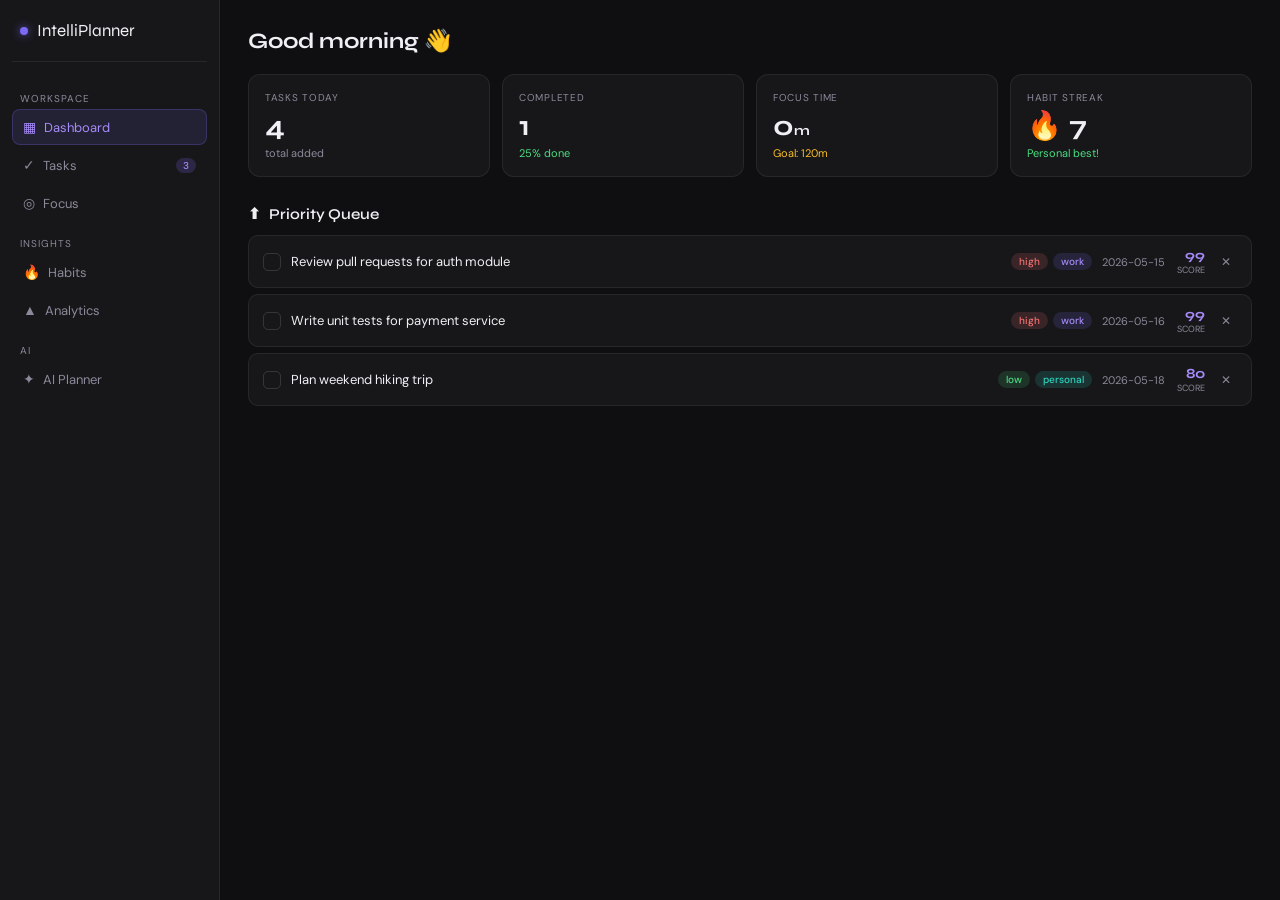
==== index.html @ bd2d6a69 "Add files via upload" ====
<!DOCTYPE html>
<html lang="en">
<head>
  <meta charset="UTF-8" />
  <meta name="viewport" content="width=device-width, initial-scale=1.0" />
  <title>IntelliPlanner</title>
  <link rel="stylesheet" href="style.css" />
</head>
<body>

  <div id="app">

    <!-- SIDEBAR -->
    <aside id="sidebar">
  <div class="logo">
    <span class="logo-dot"></span>
    IntelliPlanner
  </div>

  <nav class="nav-links">
    <span class="nav-label">Workspace</span>
    <a href="#" class="nav-item active" data-panel="dashboard">
      <span class="nav-icon">▦</span> Dashboard
    </a>
    <a href="#" class="nav-item" data-panel="tasks">
      <span class="nav-icon">✓</span> Tasks
      <span class="nav-badge" id="task-badge">0</span>
    </a>
    <a href="#" class="nav-item" data-panel="focus">
      <span class="nav-icon">◎</span> Focus
    </a>

    <span class="nav-label">Insights</span>
    <a href="#" class="nav-item" data-panel="habits">
      <span class="nav-icon">🔥</span> Habits
    </a>
    <a href="#" class="nav-item" data-panel="analytics">
      <span class="nav-icon">▲</span> Analytics
    </a>

    <span class="nav-label">AI</span>
    <a href="#" class="nav-item" data-panel="ai">
      <span class="nav-icon">✦</span> AI Planner
    </a>
  </nav>
</aside>

    <!-- MAIN CONTENT -->
    <main id="main">

  <!-- DASHBOARD PANEL -->
  <div class="panel active" id="panel-dashboard">

    <div class="page-title">Good morning 👋</div>

    <!-- STATS ROW -->
    <div class="stats-grid">
      <div class="stat-card">
        <div class="stat-label">Tasks Today</div>
        <div class="stat-value" id="stat-total">0</div>
        <div class="stat-sub">total added</div>
      </div>
      <div class="stat-card">
        <div class="stat-label">Completed</div>
        <div class="stat-value" id="stat-done">0</div>
        <div class="stat-sub up" id="stat-pct">0% done</div>
      </div>
      <div class="stat-card">
        <div class="stat-label">Focus Time</div>
        <div class="stat-value" id="stat-focus">0<span style="font-size:14px">m</span></div>
        <div class="stat-sub warn">Goal: 120m</div>
      </div>
      <div class="stat-card">
        <div class="stat-label">Habit Streak</div>
        <div class="stat-value">🔥 7</div>
        <div class="stat-sub up">Personal best!</div>
      </div>
    </div>

    <!-- PRIORITY QUEUE -->
    <div class="section-title">
      <span>⬆</span> Priority Queue
    </div>
    <div class="task-list" id="dash-task-list"></div>

  </div>
  <!-- TASKS PANEL -->
<div class="panel" id="panel-tasks">
  <div class="page-title">All Tasks</div>

  <!-- ADD TASK FORM -->
  <div class="add-form">
    <input type="text" id="new-title" placeholder="Task title" />
    <select id="new-priority">
      <option value="high">High</option>
      <option value="medium" selected>Medium</option>
      <option value="low">Low</option>
    </select>
    <select id="new-tag">
      <option value="work">Work</option>
      <option value="personal">Personal</option>
    </select>
    <input type="date" id="new-due" />
    <button id="add-btn">+ Add</button>
  </div>

  <!-- FILTERS -->
  <div class="filter-row">
    <input type="text" id="search-input" placeholder="Search..." />
    <div class="filter-btns">
      <button class="filter-btn active" data-filter="all">All</button>
      <button class="filter-btn" data-filter="active">Active</button>
      <button class="filter-btn" data-filter="done">Done</button>
      <button class="filter-btn" data-filter="high">High</button>
    </div>
  </div>

  <div class="task-list" id="all-task-list"></div>
</div>

<!-- FOCUS PANEL -->
<div class="panel" id="panel-focus">
  <div class="page-title">Focus Mode</div>
  <p style="color:var(--muted)">Coming soon...</p>
</div>

<!-- HABITS PANEL -->
<div class="panel" id="panel-habits">
  <div class="page-title">Habits</div>
  <p style="color:var(--muted)">Coming soon...</p>
</div>

<!-- ANALYTICS PANEL -->
<div class="panel" id="panel-analytics">
  <div class="page-title">Analytics</div>
  <p style="color:var(--muted)">Coming soon...</p>
</div>

<!-- AI PANEL -->
<div class="panel" id="panel-ai">
  <div class="page-title">AI Planner</div>
  <p style="color:var(--muted)">Coming soon...</p>
</div>

</main>

  </div>

  <!-- <script src="app.js"></script> -->
  <!-- TASK CARD TEMPLATE -->
<template id="task-template">
  <div class="task-card">
    <button class="task-check"></button>
    <div class="task-title"></div>
    <div class="task-tags"></div>
    <div class="task-due"></div>
    <div class="task-score-wrap">
      <div class="task-score"></div>
      <div class="task-score-label">score</div>
    </div>
    <button class="task-delete">✕</button>
  </div>
</template>
<script src="app.js"></script>
</body>
</html>
---- style.css ----
/* ── IMPORTS ── */
@import url('https://fonts.googleapis.com/css2?family=Syne:wght@600;700&family=DM+Sans:wght@300;400;500&display=swap');

/* ── RESET ── */
*, *::before, *::after {
  box-sizing: border-box;
  margin: 0;
  padding: 0;
}

/* ── DESIGN TOKENS ── */
:root {
  --bg:        #0f0f11;
  --surface:   #17171a;
  --surface2:  #1f1f23;
  --border:    rgba(255,255,255,0.07);
  --border2:   rgba(255,255,255,0.13);
  --text:      #f0eff4;
  --muted:     #8a8a9a;
  --accent:    #7c6af7;
  --accent2:   #a78bfa;
  --green:     #4ade80;
  --amber:     #fbbf24;
  --red:       #f87171;
  --teal:      #2dd4bf;

  --font-head: 'Syne', sans-serif;
  --font-body: 'DM Sans', sans-serif;
}

/* ── BASE ── */
body {
  font-family: var(--font-body);
  background: var(--bg);
  color: var(--text);
  height: 100vh;
  overflow: hidden;
}

/* ── LAYOUT ── */
#app {
  display: flex;
  height: 100vh;
}

/* ── SIDEBAR ── */
#sidebar {
  width: 220px;
  background: var(--surface);
  border-right: 1px solid var(--border);
  padding: 20px 12px;
  flex-shrink: 0;
}

.logo {
  font-family: var(--font-head);
  font-size: 18px;
  color: var(--text);
  padding: 0 8px 20px;
  border-bottom: 1px solid var(--border);
}

/* ── MAIN ── */
#main {
  flex: 1;
  padding: 28px;
  overflow-y: auto;
}
/* ── LOGO ── */
.logo {
  font-family: var(--font-head);
  font-size: 17px;
  color: var(--text);
  padding: 0 8px 20px;
  border-bottom: 1px solid var(--border);
  display: flex;
  align-items: center;
  gap: 9px;
  margin-bottom: 16px;
}

.logo-dot {
  width: 8px;
  height: 8px;
  border-radius: 50%;
  background: var(--accent);
  box-shadow: 0 0 8px rgba(124,106,247,0.7);
  flex-shrink: 0;
}

/* ── NAV ── */
.nav-label {
  display: block;
  font-size: 10px;
  text-transform: uppercase;
  letter-spacing: 0.1em;
  color: var(--muted);
  padding: 14px 8px 4px;
}

.nav-item {
  display: flex;
  align-items: center;
  gap: 8px;
  padding: 8px 10px;
  border-radius: 8px;
  font-size: 13px;
  color: var(--muted);
  text-decoration: none;
  transition: all 0.15s;
  border: 1px solid transparent;
  margin-bottom: 2px;
}

.nav-item:hover {
  background: var(--surface2);
  color: var(--text);
}

.nav-item.active {
  background: rgba(124,106,247,0.12);
  color: var(--accent2);
  border-color: rgba(124,106,247,0.25);
}

.nav-icon { font-size: 14px; }

.nav-badge {
  margin-left: auto;
  background: rgba(124,106,247,0.2);
  color: var(--accent2);
  font-size: 10px;
  padding: 1px 7px;
  border-radius: 20px;
  font-weight: 500;
}
/* ── PANELS ── */
.panel { display: none; }
.panel.active { display: block; }

/* ── PAGE TITLE ── */
.page-title {
  font-family: var(--font-head);
  font-size: 22px;
  font-weight: 700;
  margin-bottom: 20px;
  color: var(--text);
}

/* ── STATS GRID ── */
.stats-grid {
  display: grid;
  grid-template-columns: repeat(4, 1fr);
  gap: 12px;
  margin-bottom: 28px;
}

.stat-card {
  background: var(--surface);
  border: 1px solid var(--border);
  border-radius: 12px;
  padding: 16px;
}

.stat-label {
  font-size: 10px;
  text-transform: uppercase;
  letter-spacing: 0.07em;
  color: var(--muted);
  margin-bottom: 8px;
}

.stat-value {
  font-family: var(--font-head);
  font-size: 28px;
  font-weight: 700;
  color: var(--text);
  line-height: 1;
  margin-bottom: 6px;
}

.stat-sub {
  font-size: 11px;
  color: var(--muted);
}

.stat-sub.up   { color: var(--green); }
.stat-sub.warn { color: var(--amber); }

/* ── SECTION TITLE ── */
.section-title {
  display: flex;
  align-items: center;
  gap: 8px;
  font-family: var(--font-head);
  font-size: 15px;
  font-weight: 600;
  color: var(--text);
  margin-bottom: 12px;
}
/* ── TASK CARDS ── */
.task-list {
  display: flex;
  flex-direction: column;
  gap: 6px;
}

.task-card {
  display: flex;
  align-items: center;
  gap: 10px;
  background: var(--surface);
  border: 1px solid var(--border);
  border-radius: 10px;
  padding: 11px 14px;
  transition: border-color 0.15s;
}

.task-card:hover { border-color: var(--border2); }

.task-card.done { opacity: 0.45; }
.task-card.done .task-title { text-decoration: line-through; }

/* CHECK BUTTON */
.task-check {
  width: 18px;
  height: 18px;
  min-width: 18px;
  border-radius: 5px;
  border: 1.5px solid var(--border2);
  background: none;
  cursor: pointer;
  transition: all 0.15s;
  display: flex;
  align-items: center;
  justify-content: center;
  color: #fff;
  font-size: 11px;
}
.task-check:hover { border-color: var(--accent); }
.task-check.checked {
  background: var(--accent);
  border-color: var(--accent);
}

/* TITLE */
.task-title {
  flex: 1;
  font-size: 13px;
  color: var(--text);
}

/* TAGS */
.task-tags {
  display: flex;
  gap: 5px;
}

.tag {
  font-size: 10px;
  padding: 2px 8px;
  border-radius: 20px;
  font-weight: 500;
}
.tag.high     { background: rgba(248,113,113,0.15); color: var(--red); }
.tag.medium   { background: rgba(251,191,36,0.15);  color: var(--amber); }
.tag.low      { background: rgba(74,222,128,0.15);  color: var(--green); }
.tag.work     { background: rgba(124,106,247,0.15); color: var(--accent2); }
.tag.personal { background: rgba(45,212,191,0.15);  color: var(--teal); }

/* DUE DATE */
.task-due {
  font-size: 11px;
  color: var(--muted);
  white-space: nowrap;
}

/* SCORE */
.task-score-wrap { text-align: right; min-width: 30px; }
.task-score {
  font-family: var(--font-head);
  font-size: 14px;
  font-weight: 700;
  color: var(--accent2);
}
.task-score-label {
  font-size: 9px;
  color: var(--muted);
  text-transform: uppercase;
}

/* DELETE */
.task-delete {
  background: none;
  border: none;
  color: var(--muted);
  font-size: 12px;
  cursor: pointer;
  padding: 4px 6px;
  border-radius: 5px;
  transition: all 0.15s;
  line-height: 1;
}
.task-delete:hover {
  background: rgba(248,113,113,0.15);
  color: var(--red);
}
/* ── ADD FORM ── */
.add-form {
  display: flex;
  gap: 8px;
  flex-wrap: wrap;
  background: var(--surface);
  border: 1px solid var(--border);
  border-radius: 12px;
  padding: 14px;
  margin-bottom: 14px;
  align-items: center;
}

.add-form input[type="text"],
.add-form input[type="date"],
.add-form select {
  background: var(--surface2);
  border: 1px solid var(--border2);
  border-radius: 8px;
  padding: 8px 10px;
  color: var(--text);
  font-family: var(--font-body);
  font-size: 13px;
  outline: none;
  transition: border-color 0.15s;
}

.add-form input[type="text"] { flex: 2; min-width: 180px; }
.add-form input[type="text"]:focus,
.add-form select:focus { border-color: var(--accent); }
.add-form input::placeholder { color: var(--muted); }
.add-form select option { background: var(--surface2); }
.add-form input[type="date"]::-webkit-calendar-picker-indicator { filter: invert(0.5); cursor: pointer; }

.add-form button {
  background: var(--accent);
  border: none;
  border-radius: 8px;
  padding: 8px 16px;
  color: #fff;
  font-family: var(--font-body);
  font-size: 13px;
  font-weight: 500;
  cursor: pointer;
  transition: background 0.15s;
  white-space: nowrap;
}
.add-form button:hover { background: var(--accent2); }

/* ── FILTER ROW ── */
.filter-row {
  display: flex;
  align-items: center;
  gap: 10px;
  margin-bottom: 12px;
}

.filter-row input {
  background: var(--surface2);
  border: 1px solid var(--border2);
  border-radius: 8px;
  padding: 7px 12px;
  color: var(--text);
  font-family: var(--font-body);
  font-size: 13px;
  outline: none;
  width: 200px;
}
.filter-row input::placeholder { color: var(--muted); }
.filter-row input:focus { border-color: var(--accent); }

.filter-btns { display: flex; gap: 4px; margin-left: auto; }

.filter-btn {
  background: none;
  border: 1px solid var(--border);
  border-radius: 6px;
  color: var(--muted);
  padding: 5px 12px;
  font-size: 12px;
  font-family: var(--font-body);
  cursor: pointer;
  transition: all 0.15s;
}
.filter-btn:hover { color: var(--text); background: var(--surface2); }
.filter-btn.active {
  background: rgba(124,106,247,0.12);
  color: var(--accent2);
  border-color: rgba(124,106,247,0.3);
}
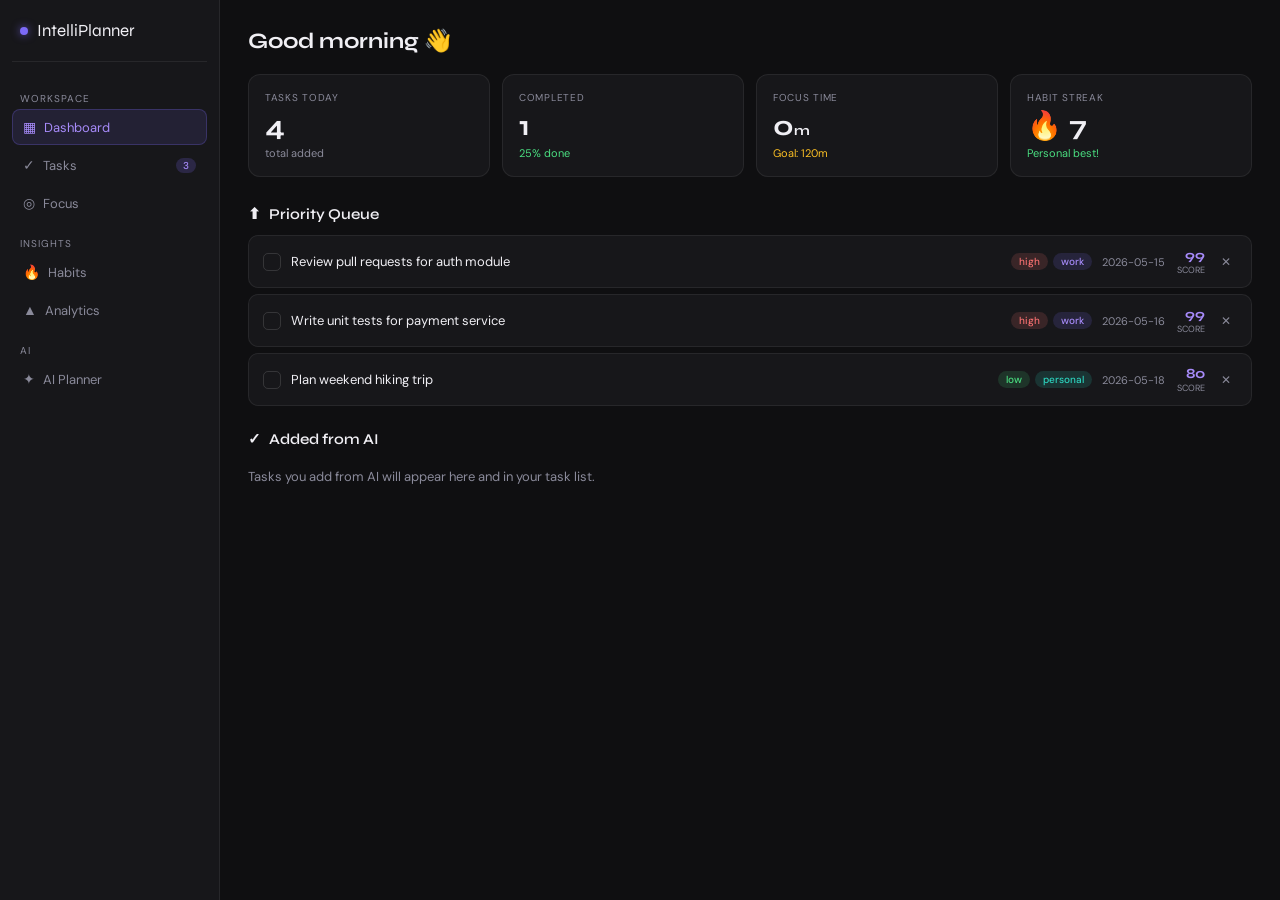
==== commit a2acf408: "Update index.html" ====
--- a/index.html
+++ b/index.html
@@ -121,25 +121,180 @@
 <!-- FOCUS PANEL -->
 <div class="panel" id="panel-focus">
   <div class="page-title">Focus Mode</div>
-  <p style="color:var(--muted)">Coming soon...</p>
+
+  <div class="focus-wrap">
+
+    <!-- TIMER -->
+    <div class="timer-card">
+      <!-- MODE BUTTONS -->
+      <div class="timer-modes">
+        <button class="mode-btn active" data-mode="focus" data-seconds="1500">Focus</button>
+        <button class="mode-btn" data-mode="short" data-seconds="300">Short Break</button>
+        <button class="mode-btn" data-mode="long" data-seconds="900">Long Break</button>
+      </div>
+
+      <!-- RING -->
+      <div class="timer-ring">
+        <svg viewBox="0 0 160 160" width="200" height="200">
+          <circle class="ring-bg"   cx="80" cy="80" r="70" />
+          <circle class="ring-prog" cx="80" cy="80" r="70" id="ring-prog" />
+        </svg>
+        <div class="timer-center">
+          <div class="timer-display" id="timer-display">25:00</div>
+          <div class="timer-mode-label" id="timer-mode-label">Focus</div>
+        </div>
+      </div>
+
+      <!-- CONTROLS -->
+      <div class="timer-controls">
+        <button class="ctrl-btn" id="reset-btn">↺</button>
+        <button class="ctrl-btn primary" id="toggle-btn">▶ Start</button>
+        <button class="ctrl-btn" id="skip-btn">⏭</button>
+      </div>
+
+      <!-- SESSION DOTS -->
+      <div class="session-dots" id="session-dots">
+        <div class="dot"></div>
+        <div class="dot"></div>
+        <div class="dot"></div>
+        <div class="dot"></div>
+      </div>
+    </div>
+
+    <!-- SIDEBAR -->
+    <div class="focus-sidebar">
+      <!-- TASK PICKER -->
+      <div class="focus-task-card">
+        <div class="focus-task-label">Focus on task</div>
+        <div id="focus-task-list"></div>
+      </div>
+
+      <!-- SESSION STATS -->
+      <div class="stat-card">
+        <div class="stat-label">Sessions Today</div>
+        <div class="stat-value" id="pomo-sessions">0</div>
+        <div class="stat-sub up" id="pomo-minutes">0 min focused</div>
+      </div>
+    </div>
+
+  </div>
 </div>
 
 <!-- HABITS PANEL -->
 <div class="panel" id="panel-habits">
-  <div class="page-title">Habits</div>
-  <p style="color:var(--muted)">Coming soon...</p>
+  <div class="page-title">Daily Habits</div>
+
+  <div class="habits-grid" id="habits-grid"></div>
+
+  <div class="section-title" style="margin-top: 24px">
+    <span>▲</span> Consistency
+  </div>
+
+  <div class="consistency-card" id="consistency-card"></div>
 </div>
 
 <!-- ANALYTICS PANEL -->
 <div class="panel" id="panel-analytics">
   <div class="page-title">Analytics</div>
-  <p style="color:var(--muted)">Coming soon...</p>
+
+  <!-- TOP STATS -->
+  <div class="stats-grid" id="analytics-stats">
+    <div class="stat-card">
+      <div class="stat-label">Total Tasks</div>
+      <div class="stat-value" id="an-total">0</div>
+      <div class="stat-sub">all time</div>
+    </div>
+    <div class="stat-card">
+      <div class="stat-label">Completion Rate</div>
+      <div class="stat-value" id="an-rate">0%</div>
+      <div class="stat-sub up">tracking well</div>
+    </div>
+    <div class="stat-card">
+      <div class="stat-label">High Priority</div>
+      <div class="stat-value" id="an-high">0</div>
+      <div class="stat-sub warn">need attention</div>
+    </div>
+    <div class="stat-card">
+      <div class="stat-label">Overdue</div>
+      <div class="stat-value" id="an-overdue">0</div>
+      <div class="stat-sub">past due date</div>
+    </div>
+  </div>
+
+  <!-- CHARTS ROW -->
+  <div class="charts-grid">
+
+    <!-- BAR CHART -->
+    <div class="chart-card">
+      <div class="chart-title">Tasks Completed — This Week</div>
+      <div class="bar-chart" id="bar-chart"></div>
+    </div>
+
+    <!-- HEATMAP -->
+    <div class="chart-card">
+      <div class="chart-title">Activity — Past 4 Weeks</div>
+      <div class="heatmap" id="heatmap"></div>
+    </div>
+
+  </div>
+
+  <!-- BREAKDOWN -->
+  <div class="charts-grid" style="margin-top:14px">
+
+    <div class="chart-card">
+      <div class="chart-title">By Priority</div>
+      <div id="priority-breakdown"></div>
+    </div>
+
+    <div class="chart-card">
+      <div class="chart-title">By Category</div>
+      <div id="category-breakdown"></div>
+    </div>
+
+  </div>
 </div>
 
 <!-- AI PANEL -->
 <div class="panel" id="panel-ai">
   <div class="page-title">AI Planner</div>
-  <p style="color:var(--muted)">Coming soon...</p>
+
+  <div class="ai-box">
+    <div class="ai-header">
+      <div class="ai-chip">✦ Claude AI</div>
+      <span class="ai-hint">Describe a goal — AI breaks it into actionable tasks</span>
+    </div>
+
+    <div class="ai-input-row">
+      <input type="text" id="ai-input" placeholder="e.g. Prepare for system design interview next week" />
+      <button id="ai-btn">✦ Break it down</button>
+    </div>
+
+    <div id="ai-thinking" class="ai-thinking" style="display:none">
+      <span class="spin">◎</span> Claude is thinking...
+    </div>
+
+    <div id="ai-error" class="ai-error" style="display:none"></div>
+
+    <div id="ai-results"></div>
+  </div>
+
+  <div class="section-title" style="margin-top:24px">
+    <span>✓</span> Added from AI
+  </div>
+  <div class="task-list" id="ai-added-list">
+    <p style="color:var(--muted);font-size:13px;padding:8px 0">Tasks you add from AI will appear here.</p>
+  </div>
+</div>
+
+  <!-- ALSO SHOW ON DASHBOARD -->
+  <div class="section-title" style="margin-top:24px">
+    <span>✓</span> Added from AI
+  </div>
+  <div class="task-list" id="ai-added-list">
+    <p style="color:var(--muted);font-size:13px;padding:8px 0">
+      Tasks you add from AI will appear here and in your task list.
+    </p>
+  </div>
 </div>
 
 </main>
@@ -161,6 +316,7 @@
     <button class="task-delete">✕</button>
   </div>
 </template>
+<script src="config.js"></script>
 <script src="app.js"></script>
 </body>
-</html>+</html>
--- a/style.css
+++ b/style.css
@@ -394,4 +394,544 @@
   background: rgba(124,106,247,0.12);
   color: var(--accent2);
   border-color: rgba(124,106,247,0.3);
-}+}
+/* ── FOCUS LAYOUT ── */
+.focus-wrap {
+  display: flex;
+  gap: 16px;
+  align-items: flex-start;
+}
+
+/* ── TIMER CARD ── */
+.timer-card {
+  flex: 1;
+  background: var(--surface);
+  border: 1px solid var(--border);
+  border-radius: 16px;
+  padding: 28px 24px;
+  display: flex;
+  flex-direction: column;
+  align-items: center;
+  gap: 20px;
+}
+
+/* MODE BUTTONS */
+.timer-modes { display: flex; gap: 6px; }
+.mode-btn {
+  background: none;
+  border: 1px solid var(--border);
+  border-radius: 6px;
+  color: var(--muted);
+  padding: 5px 12px;
+  font-size: 12px;
+  font-family: var(--font-body);
+  cursor: pointer;
+  transition: all 0.15s;
+}
+.mode-btn:hover { color: var(--text); background: var(--surface2); }
+.mode-btn.active {
+  background: rgba(124,106,247,0.12);
+  color: var(--accent2);
+  border-color: rgba(124,106,247,0.3);
+}
+
+/* RING */
+.timer-ring {
+  position: relative;
+  display: flex;
+  align-items: center;
+  justify-content: center;
+}
+
+.ring-bg {
+  fill: none;
+  stroke: var(--surface2);
+  stroke-width: 8;
+}
+
+.ring-prog {
+  fill: none;
+  stroke: var(--accent);
+  stroke-width: 8;
+  stroke-linecap: round;
+  stroke-dasharray: 439.8;
+  stroke-dashoffset: 0;
+  transform: rotate(-90deg);
+  transform-origin: 50% 50%;
+  transition: stroke-dashoffset 1s linear, stroke 0.3s;
+}
+
+.timer-center {
+  position: absolute;
+  text-align: center;
+}
+
+.timer-display {
+  font-family: var(--font-head);
+  font-size: 36px;
+  font-weight: 700;
+  color: var(--text);
+}
+
+.timer-mode-label {
+  font-size: 11px;
+  color: var(--muted);
+  text-transform: uppercase;
+  letter-spacing: 0.08em;
+  margin-top: 4px;
+}
+
+/* CONTROLS */
+.timer-controls { display: flex; gap: 10px; align-items: center; }
+
+.ctrl-btn {
+  background: var(--surface2);
+  border: 1px solid var(--border2);
+  border-radius: 8px;
+  color: var(--text);
+  padding: 8px 14px;
+  font-size: 14px;
+  cursor: pointer;
+  transition: all 0.15s;
+  font-family: var(--font-body);
+}
+.ctrl-btn:hover { background: var(--surface); border-color: var(--border2); }
+.ctrl-btn.primary {
+  background: var(--accent);
+  border-color: var(--accent);
+  color: #fff;
+  padding: 8px 24px;
+  font-size: 13px;
+  font-weight: 500;
+}
+.ctrl-btn.primary:hover { background: var(--accent2); border-color: var(--accent2); }
+
+/* SESSION DOTS */
+.session-dots { display: flex; gap: 8px; }
+.dot {
+  width: 9px; height: 9px;
+  border-radius: 50%;
+  background: var(--surface2);
+  border: 1px solid var(--border2);
+  transition: all 0.2s;
+}
+.dot.filled { background: var(--accent); border-color: var(--accent); }
+
+/* FOCUS SIDEBAR */
+.focus-sidebar {
+  width: 220px;
+  flex-shrink: 0;
+  display: flex;
+  flex-direction: column;
+  gap: 10px;
+}
+
+.focus-task-card {
+  background: var(--surface);
+  border: 1px solid var(--border);
+  border-radius: 12px;
+  padding: 14px;
+}
+
+.focus-task-label {
+  font-size: 10px;
+  text-transform: uppercase;
+  letter-spacing: 0.07em;
+  color: var(--muted);
+  margin-bottom: 10px;
+}
+
+.focus-task-option {
+  display: flex;
+  align-items: center;
+  gap: 8px;
+  padding: 7px 8px;
+  border-radius: 7px;
+  cursor: pointer;
+  font-size: 12px;
+  color: var(--text);
+  transition: background 0.1s;
+}
+.focus-task-option:hover { background: var(--surface2); }
+.focus-task-option.selected {
+  background: rgba(124,106,247,0.1);
+  color: var(--accent2);
+}
+/* ── HABITS ── */
+.habits-grid {
+  display: grid;
+  grid-template-columns: repeat(3, 1fr);
+  gap: 10px;
+  margin-bottom: 8px;
+}
+
+.habit-card {
+  background: var(--surface);
+  border: 1px solid var(--border);
+  border-radius: 12px;
+  padding: 14px;
+  cursor: pointer;
+  transition: all 0.15s;
+  user-select: none;
+}
+.habit-card:hover { border-color: var(--border2); }
+.habit-card.done {
+  border-color: rgba(74,222,128,0.4);
+  background: rgba(74,222,128,0.05);
+}
+
+.habit-top {
+  display: flex;
+  align-items: center;
+  justify-content: space-between;
+  margin-bottom: 10px;
+}
+
+.habit-icon { font-size: 22px; }
+
+.habit-check {
+  width: 22px; height: 22px;
+  border-radius: 50%;
+  border: 1.5px solid var(--border2);
+  display: flex;
+  align-items: center;
+  justify-content: center;
+  font-size: 12px;
+  transition: all 0.15s;
+  color: #0f0f11;
+}
+.habit-card.done .habit-check {
+  background: var(--green);
+  border-color: var(--green);
+}
+
+.habit-name {
+  font-size: 13px;
+  font-weight: 500;
+  color: var(--text);
+  margin-bottom: 4px;
+}
+
+.habit-streak {
+  font-size: 11px;
+  color: var(--muted);
+}
+.habit-streak span { color: var(--amber); font-weight: 500; }
+
+/* ── CONSISTENCY ── */
+.consistency-card {
+  background: var(--surface);
+  border: 1px solid var(--border);
+  border-radius: 12px;
+  padding: 16px;
+}
+
+.streak-row {
+  display: flex;
+  align-items: center;
+  gap: 12px;
+  padding: 9px 0;
+  border-bottom: 1px solid var(--border);
+}
+.streak-row:last-child { border-bottom: none; }
+
+.streak-name {
+  font-size: 13px;
+  color: var(--text);
+  min-width: 160px;
+}
+
+.streak-bar-wrap {
+  flex: 1;
+  background: var(--surface2);
+  border-radius: 4px;
+  height: 6px;
+}
+
+.streak-bar {
+  height: 100%;
+  border-radius: 4px;
+  background: var(--teal);
+  transition: width 0.4s ease;
+}
+
+.streak-count {
+  font-size: 12px;
+  color: var(--muted);
+  min-width: 32px;
+  text-align: right;
+}
+/* ── CHARTS ── */
+.charts-grid {
+  display: grid;
+  grid-template-columns: 1fr 1fr;
+  gap: 14px;
+  margin-top: 14px;
+}
+
+.chart-card {
+  background: var(--surface);
+  border: 1px solid var(--border);
+  border-radius: 12px;
+  padding: 16px;
+}
+
+.chart-title {
+  font-size: 11px;
+  color: var(--muted);
+  text-transform: uppercase;
+  letter-spacing: 0.07em;
+  margin-bottom: 16px;
+}
+
+/* BAR CHART */
+.bar-chart {
+  display: flex;
+  align-items: flex-end;
+  gap: 6px;
+  height: 90px;
+}
+
+.bar-col {
+  flex: 1;
+  display: flex;
+  flex-direction: column;
+  align-items: center;
+  gap: 6px;
+  height: 100%;
+}
+
+.bar-outer {
+  flex: 1;
+  width: 100%;
+  display: flex;
+  align-items: flex-end;
+}
+
+.bar-fill {
+  width: 100%;
+  border-radius: 4px 4px 0 0;
+  background: var(--accent);
+  opacity: 0.75;
+  min-height: 4px;
+  transition: opacity 0.15s;
+}
+.bar-fill:hover { opacity: 1; }
+
+.bar-label {
+  font-size: 10px;
+  color: var(--muted);
+}
+
+/* HEATMAP */
+.heatmap {
+  display: grid;
+  grid-template-columns: repeat(7, 1fr);
+  gap: 4px;
+}
+
+.heat-cell {
+  aspect-ratio: 1;
+  border-radius: 3px;
+  background: var(--surface2);
+}
+.heat-cell.l1 { background: rgba(124,106,247,0.25); }
+.heat-cell.l2 { background: rgba(124,106,247,0.5);  }
+.heat-cell.l3 { background: rgba(124,106,247,0.75); }
+.heat-cell.l4 { background: rgba(124,106,247,1);    }
+
+/* BREAKDOWN BARS */
+.breakdown-row {
+  display: flex;
+  align-items: center;
+  gap: 10px;
+  padding: 9px 0;
+  border-bottom: 1px solid var(--border);
+}
+.breakdown-row:last-child { border-bottom: none; }
+
+.breakdown-label {
+  font-size: 12px;
+  color: var(--text);
+  min-width: 70px;
+}
+
+.breakdown-bar-wrap {
+  flex: 1;
+  background: var(--surface2);
+  border-radius: 4px;
+  height: 8px;
+}
+
+.breakdown-bar {
+  height: 100%;
+  border-radius: 4px;
+  transition: width 0.4s ease;
+}
+
+.breakdown-count {
+  font-size: 12px;
+  color: var(--muted);
+  min-width: 20px;
+  text-align: right;
+}
+/* ── AI PLANNER ── */
+.ai-box {
+  background: var(--surface);
+  border: 1px solid var(--border);
+  border-radius: 12px;
+  padding: 18px;
+  display: flex;
+  flex-direction: column;
+  gap: 14px;
+}
+
+.ai-header {
+  display: flex;
+  align-items: center;
+  gap: 10px;
+}
+
+.ai-chip {
+  display: inline-flex;
+  align-items: center;
+  gap: 6px;
+  background: rgba(124,106,247,0.15);
+  border: 1px solid rgba(124,106,247,0.3);
+  border-radius: 20px;
+  padding: 3px 12px;
+  font-size: 12px;
+  color: var(--accent2);
+  font-weight: 500;
+  white-space: nowrap;
+}
+
+.ai-hint {
+  font-size: 12px;
+  color: var(--muted);
+}
+
+.ai-input-row {
+  display: flex;
+  gap: 8px;
+}
+
+.ai-input-row input {
+  flex: 1;
+  background: var(--surface2);
+  border: 1px solid var(--border2);
+  border-radius: 8px;
+  padding: 9px 12px;
+  color: var(--text);
+  font-family: var(--font-body);
+  font-size: 13px;
+  outline: none;
+  transition: border-color 0.15s;
+}
+.ai-input-row input:focus { border-color: var(--accent); }
+.ai-input-row input::placeholder { color: var(--muted); }
+
+.ai-input-row button {
+  background: var(--accent);
+  border: none;
+  border-radius: 8px;
+  padding: 9px 18px;
+  color: #fff;
+  font-family: var(--font-body);
+  font-size: 13px;
+  font-weight: 500;
+  cursor: pointer;
+  transition: background 0.15s;
+  white-space: nowrap;
+}
+.ai-input-row button:hover { background: var(--accent2); }
+.ai-input-row button:disabled { opacity: 0.5; cursor: not-allowed; }
+
+.ai-thinking {
+  display: flex;
+  align-items: center;
+  gap: 8px;
+  font-size: 12px;
+  color: var(--accent2);
+}
+
+.ai-error {
+  font-size: 12px;
+  color: var(--red);
+  display: flex;
+  align-items: center;
+  gap: 6px;
+}
+
+@keyframes spin {
+  to { transform: rotate(360deg); }
+}
+.spin { display: inline-block; animation: spin 1s linear infinite; }
+
+/* AI RESULT CARDS */
+.ai-results {
+  display: flex;
+  flex-direction: column;
+  gap: 6px;
+}
+
+.ai-result-card {
+  display: flex;
+  align-items: flex-start;
+  gap: 10px;
+  background: var(--surface2);
+  border: 1px solid var(--border);
+  border-radius: 8px;
+  padding: 11px 13px;
+  animation: fadeIn 0.2s ease forwards;
+}
+
+@keyframes fadeIn {
+  from { opacity: 0; transform: translateY(5px); }
+  to   { opacity: 1; transform: translateY(0); }
+}
+
+.ai-result-body { flex: 1; min-width: 0; }
+
+.ai-result-title {
+  font-size: 13px;
+  color: var(--text);
+  margin-bottom: 5px;
+}
+
+.ai-result-meta {
+  display: flex;
+  align-items: center;
+  gap: 10px;
+  font-size: 11px;
+  color: var(--muted);
+  flex-wrap: wrap;
+}
+
+.ai-result-meta .dot {
+  width: 6px; height: 6px;
+  border-radius: 50%;
+  display: inline-block;
+  margin-right: 3px;
+  flex-shrink: 0;
+}
+.dot-high   { background: var(--red);   }
+.dot-medium { background: var(--amber); }
+.dot-low    { background: var(--green); }
+
+.ai-add-btn {
+  background: none;
+  border: 1px solid var(--border2);
+  border-radius: 7px;
+  color: var(--text);
+  padding: 5px 10px;
+  font-size: 12px;
+  font-family: var(--font-body);
+  cursor: pointer;
+  transition: all 0.15s;
+  white-space: nowrap;
+  flex-shrink: 0;
+}
+.ai-add-btn:hover { background: var(--surface); border-color: var(--accent); color: var(--accent2); }
+.ai-add-btn:disabled { opacity: 0.5; cursor: not-allowed; }
+.ai-add-btn.added { color: var(--green); border-color: rgba(74,222,128,0.3); }
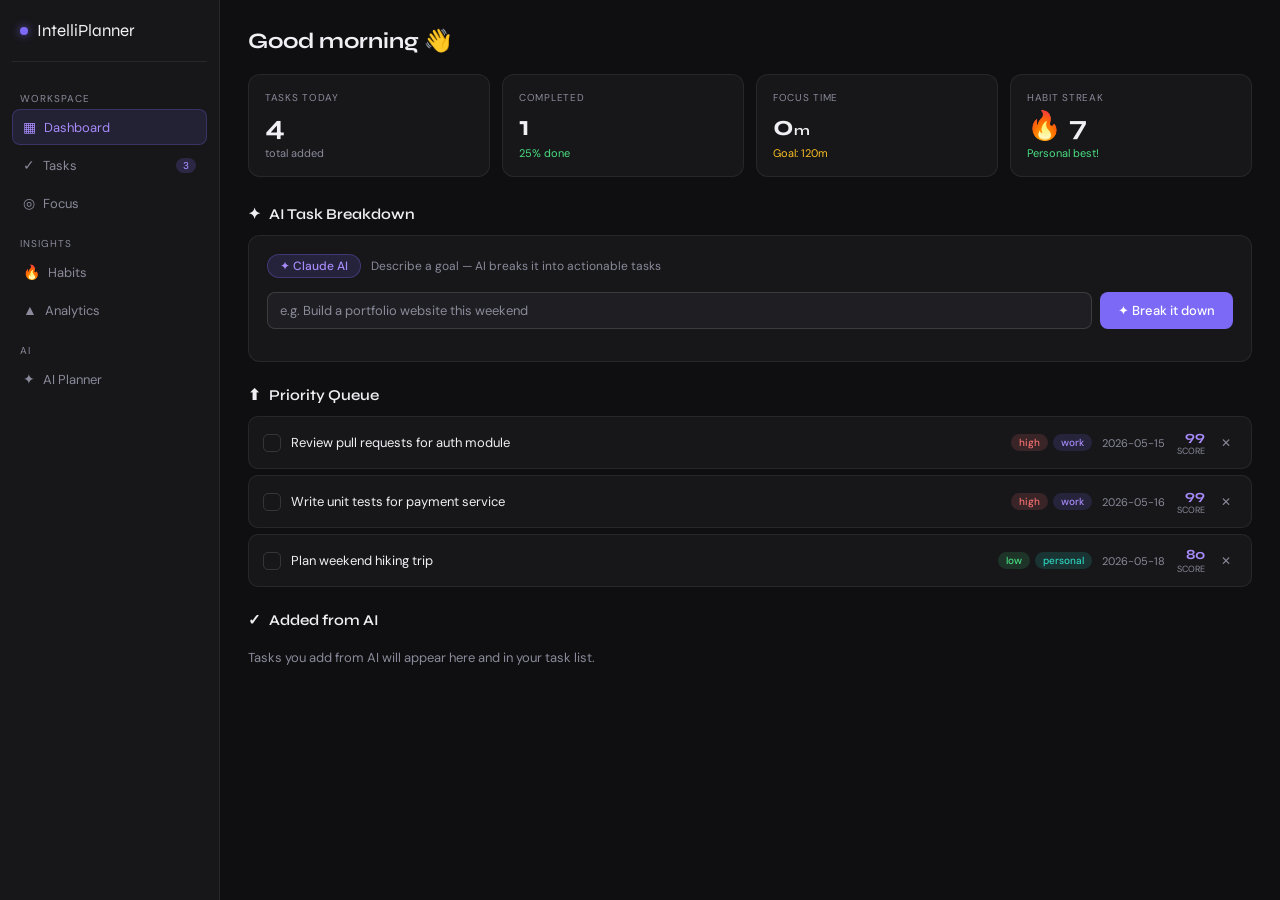
==== commit 5756f999: "Update index.html" ====
--- a/index.html
+++ b/index.html
@@ -76,7 +76,26 @@
         <div class="stat-sub up">Personal best!</div>
       </div>
     </div>
-
+     <!-- AI BOX ON DASHBOARD -->
+  <div class="section-title">
+    <span>✦</span> AI Task Breakdown
+  </div>
+  
+  <div class="ai-box" style="margin-bottom: 24px">
+    <div class="ai-header">
+      <div class="ai-chip">✦ Claude AI</div>
+      <span class="ai-hint">Describe a goal — AI breaks it into actionable tasks</span>
+    </div>
+    <div class="ai-input-row">
+      <input type="text" id="ai-input-dash" placeholder="e.g. Build a portfolio website this weekend" />
+      <button id="ai-btn-dash">✦ Break it down</button>
+    </div>
+    <div id="ai-thinking-dash" class="ai-thinking" style="display:none">
+      <span class="spin">◎</span> Thinking...
+    </div>
+    <div id="ai-error-dash" class="ai-error" style="display:none"></div>
+    <div id="ai-results-dash"></div>
+  </div>
     <!-- PRIORITY QUEUE -->
     <div class="section-title">
       <span>⬆</span> Priority Queue
--- a/style.css
+++ b/style.css
@@ -858,9 +858,6 @@
 .ai-error {
   font-size: 12px;
   color: var(--red);
-  display: flex;
-  align-items: center;
-  gap: 6px;
 }
 
 @keyframes spin {
@@ -869,12 +866,6 @@
 .spin { display: inline-block; animation: spin 1s linear infinite; }
 
 /* AI RESULT CARDS */
-.ai-results {
-  display: flex;
-  flex-direction: column;
-  gap: 6px;
-}
-
 .ai-result-card {
   display: flex;
   align-items: flex-start;
@@ -883,6 +874,7 @@
   border: 1px solid var(--border);
   border-radius: 8px;
   padding: 11px 13px;
+  margin-bottom: 6px;
   animation: fadeIn 0.2s ease forwards;
 }
 
@@ -908,12 +900,11 @@
   flex-wrap: wrap;
 }
 
-.ai-result-meta .dot {
+.result-dot {
   width: 6px; height: 6px;
   border-radius: 50%;
   display: inline-block;
   margin-right: 3px;
-  flex-shrink: 0;
 }
 .dot-high   { background: var(--red);   }
 .dot-medium { background: var(--amber); }
